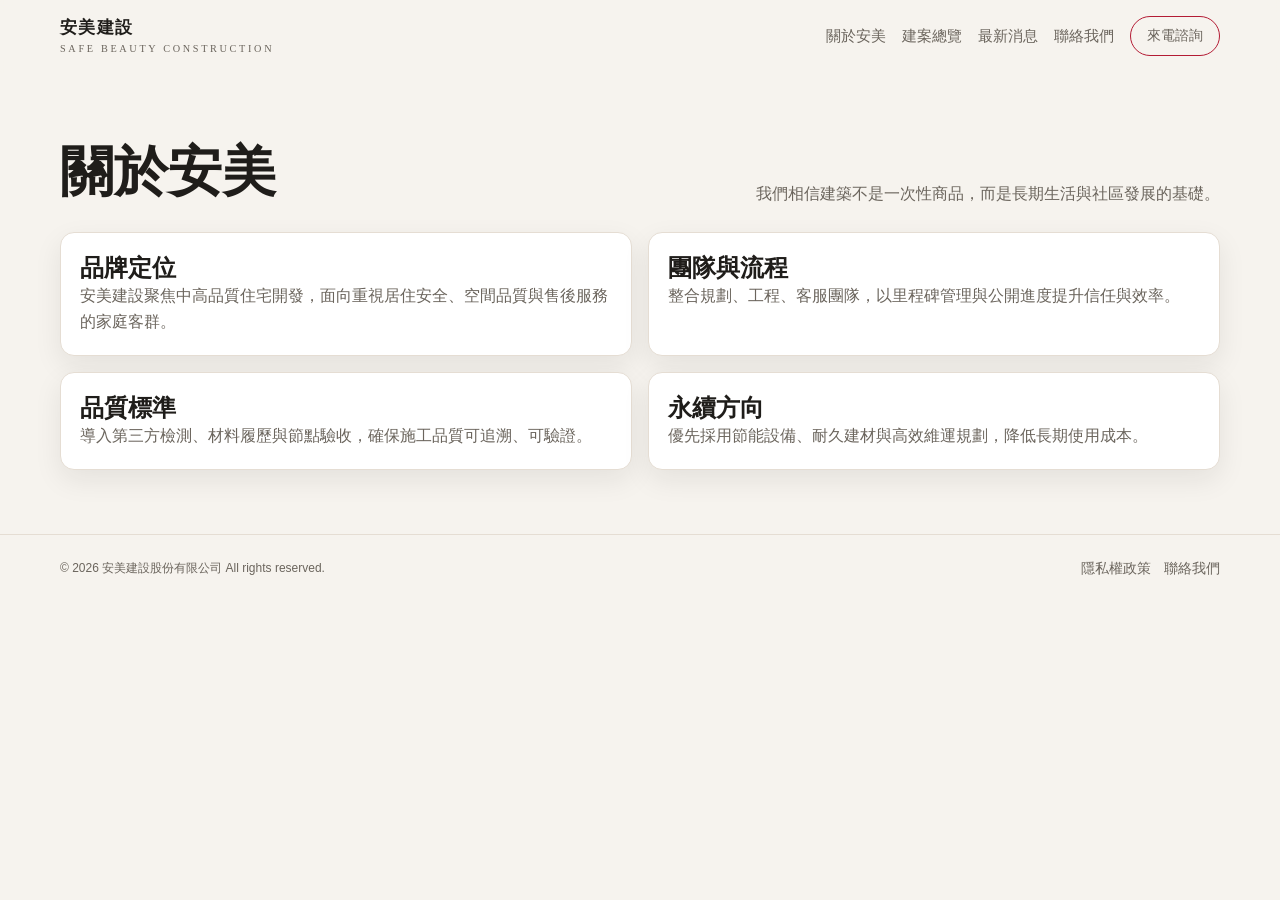
==== about.html @ 25c769f7 "feat: build anmei v1 multi-page official website with SEO and contact flow Agent-Logs-Url: https://g" ====
<!doctype html>
<html lang="zh-Hant">
<head>
  <meta charset="utf-8">
  <meta name="viewport" content="width=device-width,initial-scale=1">
  <title>關於安美｜安美建設</title>
  <meta name="description" content="認識安美建設的品牌理念、團隊能力與施工品質標準。">
  <link rel="canonical" href="https://www.anmei.com.tw/about.html">
  <meta property="og:type" content="website"><meta property="og:title" content="關於安美｜安美建設"><meta property="og:description" content="安心、美學、共好。安美建設的品牌與工程理念。"><meta property="og:url" content="https://www.anmei.com.tw/about.html"><meta property="og:site_name" content="安美建設"><meta property="og:locale" content="zh_TW">
  <link rel="stylesheet" href="/assets/css/styles.css">
  <script type="application/ld+json">{"@context":"https://schema.org","@type":"AboutPage","name":"關於安美","isPartOf":"https://www.anmei.com.tw"}</script>
</head>
<body>
  <a class="skip-link" href="#main">跳到主要內容</a>
  <header class="site-header"><div class="container nav"><a class="brand" href="/index.html">安美建設<small>SAFE BEAUTY CONSTRUCTION</small></a><nav class="nav-links" aria-label="主選單"><a href="/about.html">關於安美</a><a href="/projects.html">建案總覽</a><a href="/news.html">最新消息</a><a href="/contact.html">聯絡我們</a><a class="cta" href="tel:+886227551234">來電諮詢</a></nav><button class="menu-btn" data-menu-btn aria-expanded="false" aria-controls="mobile-menu">選單</button></div><div class="container mobile-menu" id="mobile-menu" data-mobile-menu><a href="/about.html">關於安美</a><a href="/projects.html">建案總覽</a><a href="/news.html">最新消息</a><a href="/contact.html">聯絡我們</a><a href="/privacy.html">隱私權政策</a></div></header>
  <main id="main">
    <section class="section"><div class="container"><div class="section-head reveal"><h1>關於安美</h1><p>我們相信建築不是一次性商品，而是長期生活與社區發展的基礎。</p></div><div class="grid cols-2"><article class="card reveal"><h2>品牌定位</h2><p>安美建設聚焦中高品質住宅開發，面向重視居住安全、空間品質與售後服務的家庭客群。</p></article><article class="card reveal"><h2>團隊與流程</h2><p>整合規劃、工程、客服團隊，以里程碑管理與公開進度提升信任與效率。</p></article><article class="card reveal"><h2>品質標準</h2><p>導入第三方檢測、材料履歷與節點驗收，確保施工品質可追溯、可驗證。</p></article><article class="card reveal"><h2>永續方向</h2><p>優先採用節能設備、耐久建材與高效維運規劃，降低長期使用成本。</p></article></div></div></section>
  </main>
  <footer class="site-footer"><div class="container footer-grid"><small>© 2026 安美建設股份有限公司 All rights reserved.</small><div class="footer-links"><a href="/privacy.html">隱私權政策</a><a href="/contact.html">聯絡我們</a></div></div></footer>
  <script src="/assets/js/main.js" defer></script>
</body>
</html>
---- assets/css/styles.css ----
:root {
  --brand: #b31b34;
  --brand-dark: #8f1429;
  --bg: #f6f3ee;
  --card: #ffffff;
  --text: #1f1d1a;
  --muted: #6b655d;
  --line: #e5ddd3;
  --ok: #117a3d;
  --error: #c62828;
  --radius: 14px;
  --shadow: 0 10px 28px rgba(31, 29, 26, 0.08);
  --container: 1160px;
}

* { box-sizing: border-box; }
html { scroll-behavior: smooth; }
body {
  margin: 0;
  font-family: "Noto Sans TC", "PingFang TC", "Microsoft JhengHei", sans-serif;
  color: var(--text);
  background: var(--bg);
  line-height: 1.65;
}
img { max-width: 100%; display: block; }
a { color: inherit; text-decoration: none; }

.skip-link {
  position: absolute;
  left: -10000px;
  top: auto;
}
.skip-link:focus {
  left: 12px;
  top: 12px;
  background: #000;
  color: #fff;
  padding: 8px 10px;
  border-radius: 8px;
  z-index: 999;
}

.container { width: min(var(--container), calc(100% - 2rem)); margin-inline: auto; }

.site-header {
  position: sticky;
  top: 0;
  z-index: 100;
  background: rgba(246, 243, 238, 0.95);
  backdrop-filter: blur(6px);
  border-bottom: 1px solid transparent;
}
.site-header.scrolled { border-bottom-color: var(--line); }

.nav {
  min-height: 72px;
  display: flex;
  align-items: center;
  justify-content: space-between;
  gap: 1rem;
}
.brand {
  font-family: "Noto Serif TC", serif;
  letter-spacing: .08em;
  font-weight: 700;
  font-size: 1.05rem;
}
.brand small {
  display: block;
  font-family: Georgia, "Times New Roman", serif;
  font-weight: 400;
  font-size: .64rem;
  letter-spacing: .26em;
  color: var(--muted);
}
.nav-links {
  display: flex;
  align-items: center;
  gap: 1rem;
  font-size: .92rem;
}
.nav-links a { color: var(--muted); }
.nav-links a:hover,
.nav-links a.active { color: var(--brand); }
.cta {
  display: inline-flex;
  align-items: center;
  justify-content: center;
  border-radius: 999px;
  border: 1px solid var(--brand);
  color: var(--brand);
  padding: .5rem 1rem;
  font-size: .86rem;
}
.cta:hover { background: var(--brand); color: #fff; }

.menu-btn {
  display: none;
  border: 1px solid var(--line);
  border-radius: 8px;
  background: #fff;
  padding: .4rem .55rem;
}
.mobile-menu {
  display: none;
  border-top: 1px solid var(--line);
  padding: .8rem 0 1.2rem;
}
.mobile-menu.open { display: block; }
.mobile-menu a {
  display: block;
  padding: .75rem 0;
  color: var(--muted);
  border-bottom: 1px dashed var(--line);
}

.hero {
  background: linear-gradient(120deg, #26211d 0%, #342821 45%, #4c392f 100%);
  color: #fff;
}
.hero-wrap {
  min-height: 68vh;
  display: grid;
  align-content: center;
  gap: 1rem;
  padding: 3.5rem 0 4rem;
}
.eyebrow {
  letter-spacing: .24em;
  font-size: .78rem;
  opacity: .75;
}
h1,h2,h3 { line-height: 1.3; margin: 0; }
h1 {
  font-family: "Noto Serif TC", serif;
  font-size: clamp(2rem, 5vw, 3.4rem);
  font-weight: 600;
}
.lead {
  max-width: 64ch;
  color: rgba(255,255,255,.85);
  font-size: 1.04rem;
}
.hero-actions { display: flex; gap: .8rem; flex-wrap: wrap; }
.btn {
  display: inline-flex;
  align-items: center;
  justify-content: center;
  border-radius: 999px;
  padding: .7rem 1.2rem;
  border: 1px solid transparent;
  font-weight: 600;
}
.btn.primary { background: var(--brand); color: #fff; }
.btn.primary:hover { background: var(--brand-dark); }
.btn.ghost { border-color: rgba(255,255,255,.56); color: #fff; }
.btn.ghost:hover { background: rgba(255,255,255,.1); }

.section { padding: 4rem 0; }
.section.alt { background: #fff; }
.section-head {
  display: flex;
  justify-content: space-between;
  align-items: end;
  gap: 1rem;
  margin-bottom: 1.5rem;
}
.section-head p { margin: 0; color: var(--muted); max-width: 58ch; }

.grid {
  display: grid;
  gap: 1rem;
}
.grid.cols-3 { grid-template-columns: repeat(3, minmax(0,1fr)); }
.grid.cols-2 { grid-template-columns: repeat(2, minmax(0,1fr)); }
.card {
  background: var(--card);
  border: 1px solid var(--line);
  border-radius: var(--radius);
  padding: 1.2rem;
  box-shadow: var(--shadow);
}
.card h3 { font-size: 1.1rem; margin-bottom: .5rem; }
.card p { margin: 0; color: var(--muted); }
.kpi {
  font-family: Georgia, serif;
  font-size: 1.9rem;
  color: var(--brand);
  margin-bottom: .4rem;
}

.project-cover {
  border-radius: 10px;
  height: 170px;
  background: linear-gradient(135deg, #ddd2c4, #bfa98f);
  margin-bottom: .8rem;
}
.tag {
  display: inline-flex;
  border: 1px solid var(--line);
  border-radius: 999px;
  font-size: .76rem;
  color: var(--muted);
  padding: .15rem .55rem;
  margin-right: .35rem;
}

.contact-wrap {
  display: grid;
  grid-template-columns: 1.1fr 1fr;
  gap: 1rem;
}
.panel {
  background: #fff;
  border: 1px solid var(--line);
  border-radius: var(--radius);
  padding: 1.2rem;
}
label {
  display: block;
  margin-bottom: .3rem;
  font-size: .9rem;
  color: var(--muted);
}
input, textarea, select {
  width: 100%;
  border: 1px solid #d7cec2;
  border-radius: 10px;
  padding: .65rem .72rem;
  font-size: .95rem;
  font: inherit;
  background: #fff;
}
textarea { min-height: 110px; resize: vertical; }
.field { margin-bottom: .85rem; }
.error { color: var(--error); font-size: .8rem; min-height: 1em; }
.form-status { margin-top: .35rem; font-size: .9rem; }
.form-status.ok { color: var(--ok); }
.form-status.fail { color: var(--error); }
.inline-actions { display: flex; gap: .6rem; flex-wrap: wrap; }

.map {
  width: 100%;
  min-height: 260px;
  border: 0;
  border-radius: 10px;
}

.news-list { display: grid; gap: .8rem; }
.news-item {
  background: #fff;
  border: 1px solid var(--line);
  border-radius: 10px;
  padding: .9rem 1rem;
}
.news-item time { color: var(--muted); font-size: .85rem; }

.site-footer {
  border-top: 1px solid var(--line);
  padding: 1.4rem 0 2rem;
  color: var(--muted);
  font-size: .9rem;
}
.footer-grid {
  display: flex;
  align-items: center;
  justify-content: space-between;
  gap: 1rem;
  flex-wrap: wrap;
}
.footer-links { display: flex; gap: .8rem; }

.reveal { opacity: 0; transform: translateY(14px); transition: .55s ease; }
.reveal.in { opacity: 1; transform: none; }

@media (max-width: 960px) {
  .nav-links { display: none; }
  .menu-btn { display: inline-flex; }
  .grid.cols-3 { grid-template-columns: repeat(2, minmax(0,1fr)); }
  .contact-wrap { grid-template-columns: 1fr; }
}
@media (max-width: 640px) {
  .section { padding: 3rem 0; }
  .grid.cols-3,
  .grid.cols-2 { grid-template-columns: 1fr; }
  .hero-wrap { min-height: 58vh; }
}
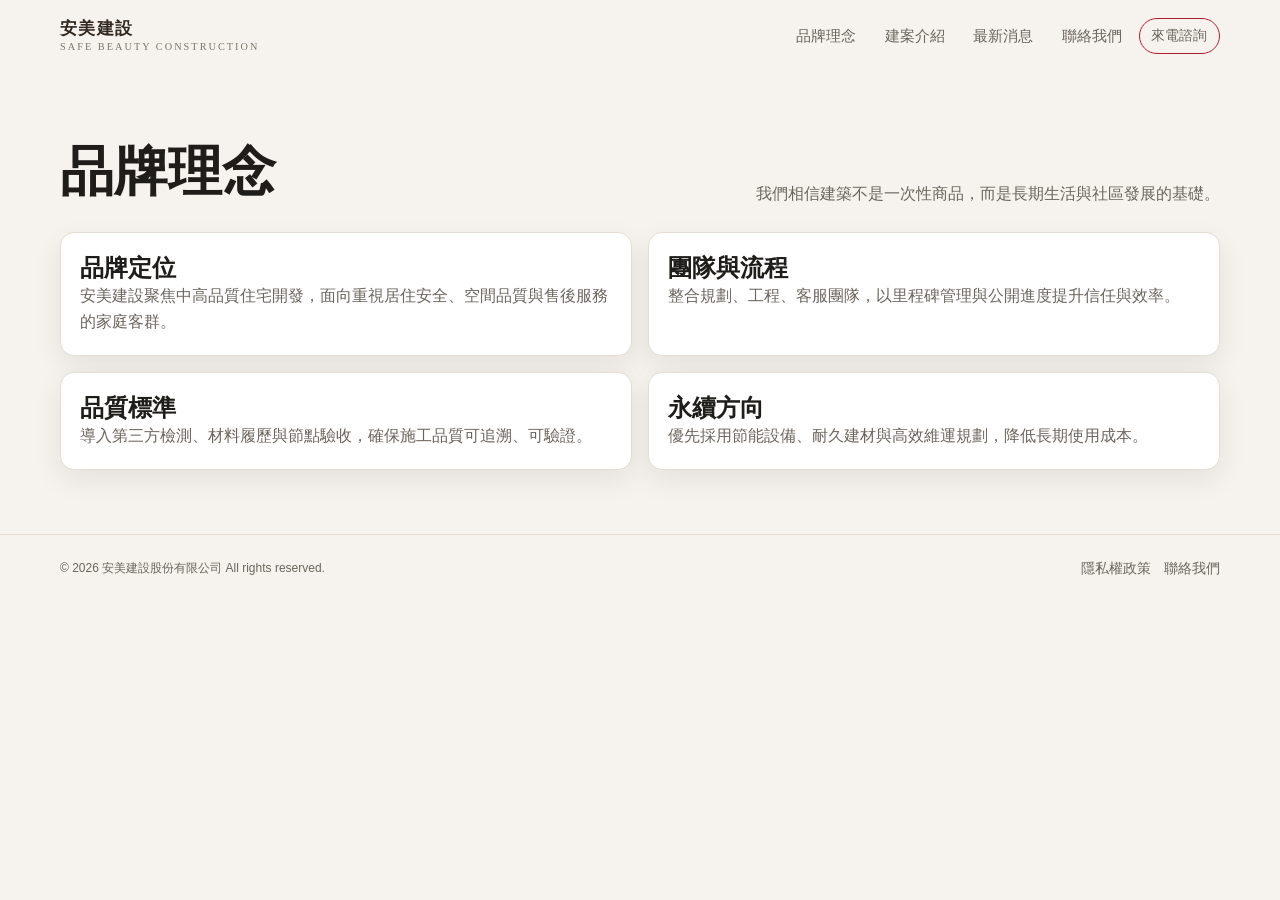
==== commit 3f683001: "feat: refine homepage header and hero typography for visual consistency Agent-Logs-Url: https://gith" ====
--- a/about.html
+++ b/about.html
@@ -12,9 +12,9 @@
 </head>
 <body>
   <a class="skip-link" href="#main">跳到主要內容</a>
-  <header class="site-header"><div class="container nav"><a class="brand" href="/index.html">安美建設<small>SAFE BEAUTY CONSTRUCTION</small></a><nav class="nav-links" aria-label="主選單"><a href="/about.html">關於安美</a><a href="/projects.html">建案總覽</a><a href="/news.html">最新消息</a><a href="/contact.html">聯絡我們</a><a class="cta" href="tel:+886227551234">來電諮詢</a></nav><button class="menu-btn" data-menu-btn aria-expanded="false" aria-controls="mobile-menu">選單</button></div><div class="container mobile-menu" id="mobile-menu" data-mobile-menu><a href="/about.html">關於安美</a><a href="/projects.html">建案總覽</a><a href="/news.html">最新消息</a><a href="/contact.html">聯絡我們</a><a href="/privacy.html">隱私權政策</a></div></header>
+  <header class="site-header"><div class="container nav"><a class="brand" href="/index.html"><span class="brand-main">安美建設</span><small>SAFE BEAUTY CONSTRUCTION</small></a><nav class="nav-links" aria-label="主選單"><a href="/about.html">品牌理念</a><a href="/projects.html">建案介紹</a><a href="/news.html">最新消息</a><a href="/contact.html">聯絡我們</a><a class="cta" href="tel:+886227551234">來電諮詢</a></nav><button class="menu-btn" data-menu-btn aria-expanded="false" aria-controls="mobile-menu">選單</button></div><div class="container mobile-menu" id="mobile-menu" data-mobile-menu><a href="/about.html">品牌理念</a><a href="/projects.html">建案介紹</a><a href="/news.html">最新消息</a><a href="/contact.html">聯絡我們</a><a href="/privacy.html">隱私權政策</a></div></header>
   <main id="main">
-    <section class="section"><div class="container"><div class="section-head reveal"><h1>關於安美</h1><p>我們相信建築不是一次性商品，而是長期生活與社區發展的基礎。</p></div><div class="grid cols-2"><article class="card reveal"><h2>品牌定位</h2><p>安美建設聚焦中高品質住宅開發，面向重視居住安全、空間品質與售後服務的家庭客群。</p></article><article class="card reveal"><h2>團隊與流程</h2><p>整合規劃、工程、客服團隊，以里程碑管理與公開進度提升信任與效率。</p></article><article class="card reveal"><h2>品質標準</h2><p>導入第三方檢測、材料履歷與節點驗收，確保施工品質可追溯、可驗證。</p></article><article class="card reveal"><h2>永續方向</h2><p>優先採用節能設備、耐久建材與高效維運規劃，降低長期使用成本。</p></article></div></div></section>
+    <section class="section"><div class="container"><div class="section-head reveal"><h1>品牌理念</h1><p>我們相信建築不是一次性商品，而是長期生活與社區發展的基礎。</p></div><div class="grid cols-2"><article class="card reveal"><h2>品牌定位</h2><p>安美建設聚焦中高品質住宅開發，面向重視居住安全、空間品質與售後服務的家庭客群。</p></article><article class="card reveal"><h2>團隊與流程</h2><p>整合規劃、工程、客服團隊，以里程碑管理與公開進度提升信任與效率。</p></article><article class="card reveal"><h2>品質標準</h2><p>導入第三方檢測、材料履歷與節點驗收，確保施工品質可追溯、可驗證。</p></article><article class="card reveal"><h2>永續方向</h2><p>優先採用節能設備、耐久建材與高效維運規劃，降低長期使用成本。</p></article></div></div></section>
   </main>
   <footer class="site-footer"><div class="container footer-grid"><small>© 2026 安美建設股份有限公司 All rights reserved.</small><div class="footer-links"><a href="/privacy.html">隱私權政策</a><a href="/contact.html">聯絡我們</a></div></div></footer>
   <script src="/assets/js/main.js" defer></script>
--- a/assets/css/styles.css
+++ b/assets/css/styles.css
@@ -60,28 +60,44 @@
   gap: 1rem;
 }
 .brand {
+  display: inline-flex;
+  flex-direction: column;
+  gap: .08rem;
   font-family: "Noto Serif TC", serif;
   letter-spacing: .08em;
   font-weight: 700;
   font-size: 1.05rem;
+  line-height: 1.2;
+}
+.brand-main {
+  color: #302821;
 }
 .brand small {
   display: block;
   font-family: Georgia, "Times New Roman", serif;
   font-weight: 400;
   font-size: .64rem;
-  letter-spacing: .26em;
-  color: var(--muted);
+  letter-spacing: .2em;
+  color: #7d746a;
 }
 .nav-links {
   display: flex;
   align-items: center;
-  gap: 1rem;
+  gap: .35rem;
   font-size: .92rem;
 }
-.nav-links a { color: var(--muted); }
+.nav-links a {
+  color: var(--muted);
+  border-radius: 999px;
+  padding: .38rem .72rem;
+  font-weight: 500;
+  transition: color .2s ease, background-color .2s ease;
+}
 .nav-links a:hover,
-.nav-links a.active { color: var(--brand); }
+.nav-links a.active {
+  color: var(--brand);
+  background: rgba(179, 27, 52, 0.08);
+}
 .cta {
   display: inline-flex;
   align-items: center;
@@ -128,13 +144,21 @@
 .eyebrow {
   letter-spacing: .24em;
   font-size: .78rem;
-  opacity: .75;
+  opacity: .96;
+  color: rgba(255, 255, 255, 0.96);
+  text-shadow: 0 2px 10px rgba(0, 0, 0, 0.28);
 }
 h1,h2,h3 { line-height: 1.3; margin: 0; }
 h1 {
   font-family: "Noto Serif TC", serif;
   font-size: clamp(2rem, 5vw, 3.4rem);
   font-weight: 600;
+}
+.hero h1 {
+  font-family: "Noto Sans TC", "PingFang TC", "Microsoft JhengHei", sans-serif;
+  font-weight: 700;
+  letter-spacing: .04em;
+  text-shadow: 0 4px 24px rgba(0, 0, 0, 0.26);
 }
 .lead {
   max-width: 64ch;
